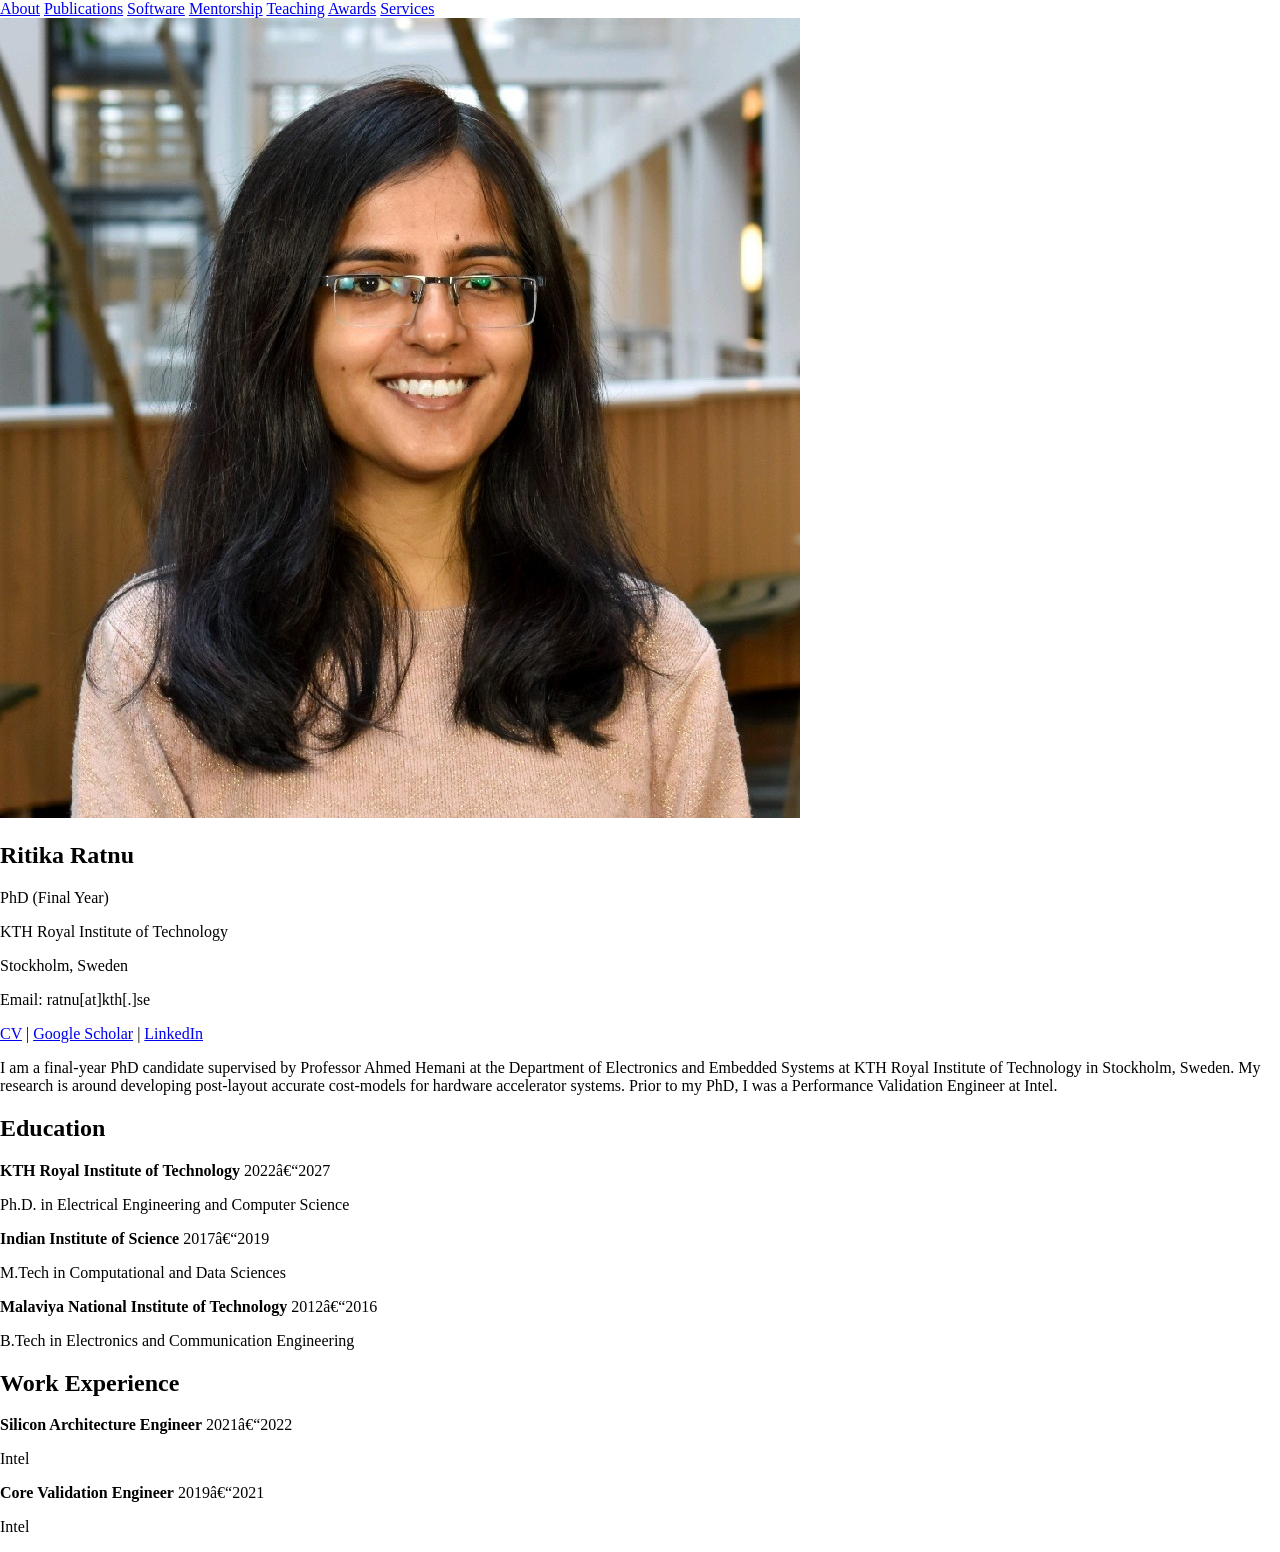
==== index.html @ 4f05ffd5 "new changes" ====
<!doctype html>
<html lang="en">
<head>
	<style>
	  body {
		margin: 0;
	  }

	  .top-bar {
		background-color: #f2f2f2;
		height: 60px;
		width: 100%;
	  }

		<!--<meta charset="UTF-8" /> -->
		<!--<meta name="viewport" content="width=device-width, initial-scale=1.0" /> -->
		<!--<title>Ritika Ratnu</title> -->
		<!--<link rel="stylesheet" href="style.css" /> -->
	</style>
</head>
<body>
  <nav>
    <a href="#about">About</a>
    <a href="#publications">Publications</a>
    <a href="#software">Software</a>
    <a href="#mentorship">Mentorship</a>
    <a href="#teaching">Teaching</a>
    <a href="#awards">Awards</a>
    <a href="#services">Services</a>
  </nav>

  <section id="about" class="about-section">
			<img src="ritika.jpeg" alt="Photo of Your Name" class="profile-photo">
			
			<div class="about-info">
			<h1>
				Ritika Ratnu
			</h1> 

			<p> 
				PhD (Final Year)
			</p>

			<p> 
				KTH Royal Institute of Technology
			</p>
			
			<p> 
			Stockholm, Sweden
			</p>

			<p> Email: ratnu[at]kth[.]se</p>
			
			<p>
			<a href="cv.pdf" target="_blank">CV</a> | 
			<a href="https://scholar.google.com/citations?user=k3-DHxAAAAAJ&hl=en" target="_blank">Google Scholar</a> | 
			<a href="https://www.linkedin.com/in/ritika-ratnu-5ba91a171/" target="_blank">LinkedIn</a> 
			</p>
			</div>
	</section>

	<section id="about2" class="content-section"> 
			<p> 
			I am a final-year PhD candidate supervised by Professor Ahmed Hemani at the Department of Electronics and Embedded Systems at KTH Royal Institute of Technology in Stockholm, Sweden. My research is around developing post-layout accurate cost-models for hardware accelerator systems. Prior to my PhD, I was a Performance Validation Engineer at Intel. 
			</p>
	</section> 	

	<section id="education" class="content-section"> 
	<h2><span>Education</span></h2>
  	<div class="education-item">
    	<p class="education-header">
      	<strong>KTH Royal Institute of Technology</strong>
      	<span>2022–2027</span>
    	</p>
    	<p>Ph.D. in Electrical Engineering and Computer Science</p>
  	</div>

  	<div class="education-item">
    	<p class="education-header">
      	<strong>Indian Institute of Science</strong>
      	<span>2017–2019</span>
    	</p>
    	<p>M.Tech in Computational and Data Sciences</p>
  	</div>

  	<div class="education-item">
    	<p class="education-header">
      	<strong>Malaviya National Institute of Technology</strong>
      	<span>2012–2016</span>
    	</p>
    	<p>B.Tech in Electronics and Communication Engineering</p>
  	</div>
	</section>

	<section id="work-experience" class="content-section"> 
	<h2><span>Work Experience</span></h2> 

  	<div class="education-item">
    	<p class="education-header">
      	<strong>Silicon Architecture Engineer</strong>
      	<span>2021–2022</span>
    	</p>
    	<p>Intel</p>
  	</div>

  	<div class="education-item">
    	<p class="education-header">
      	<strong>Core Validation Engineer</strong>
      	<span>2019–2021</span>
    	</p>
    	<p>Intel</p>
  	</div>
	</section>
  <script src="script.js"></script>
</body>
---- style.css ----
body {
  font-family: Georgia, "Times New Roman", Times, serif;
  margin: 40px;
}
nav {
  width: 100%;
  margin: 0 0 0 0;
  padding: 10 10 10 10;
  background-color: #f2f2f2;
  text-align: center;
  font-size: 18px;
  font-weight: normal;
}

nav a {
  margin: 0 0 0 0;
  text-decoration: none;
  color: #333;
  font-weight: normal;
  font-size: 18px;
}

.about-section {
  display: flex;
  align-items: center;
  justify-content: center;
  gap: 30px;
  padding: 10px 10px 10px 10px;
  font-size: 22px;
  line-height: 1;
}

.about-section h1 {
  font-weight: normal;
}
.profile-photo {
  width: 240px;
  height: 280px;
  object-fit: cover;
  border-radius: 8px;
  flex-shrink: 0;
}

.content-section {
  max-width: 850px;
  margin: 30px auto;
  padding: 0 20px;
  font-size: 20px;
  line-height: 1.6;
}

.content-section h2 {
  font-weight: normal;
  text-align: center;
}

.content-section h2 span {
  display: inline-block;
  border-bottom: 2px solid #82BBFA;
  padding-bottom: 6px;
}

.education-header {
  display: flex;
  justify-content: space-between;
  align-items: baseline;
  margin-bottom: 0;
}

.education-item p {
  margin-top: 0;
}
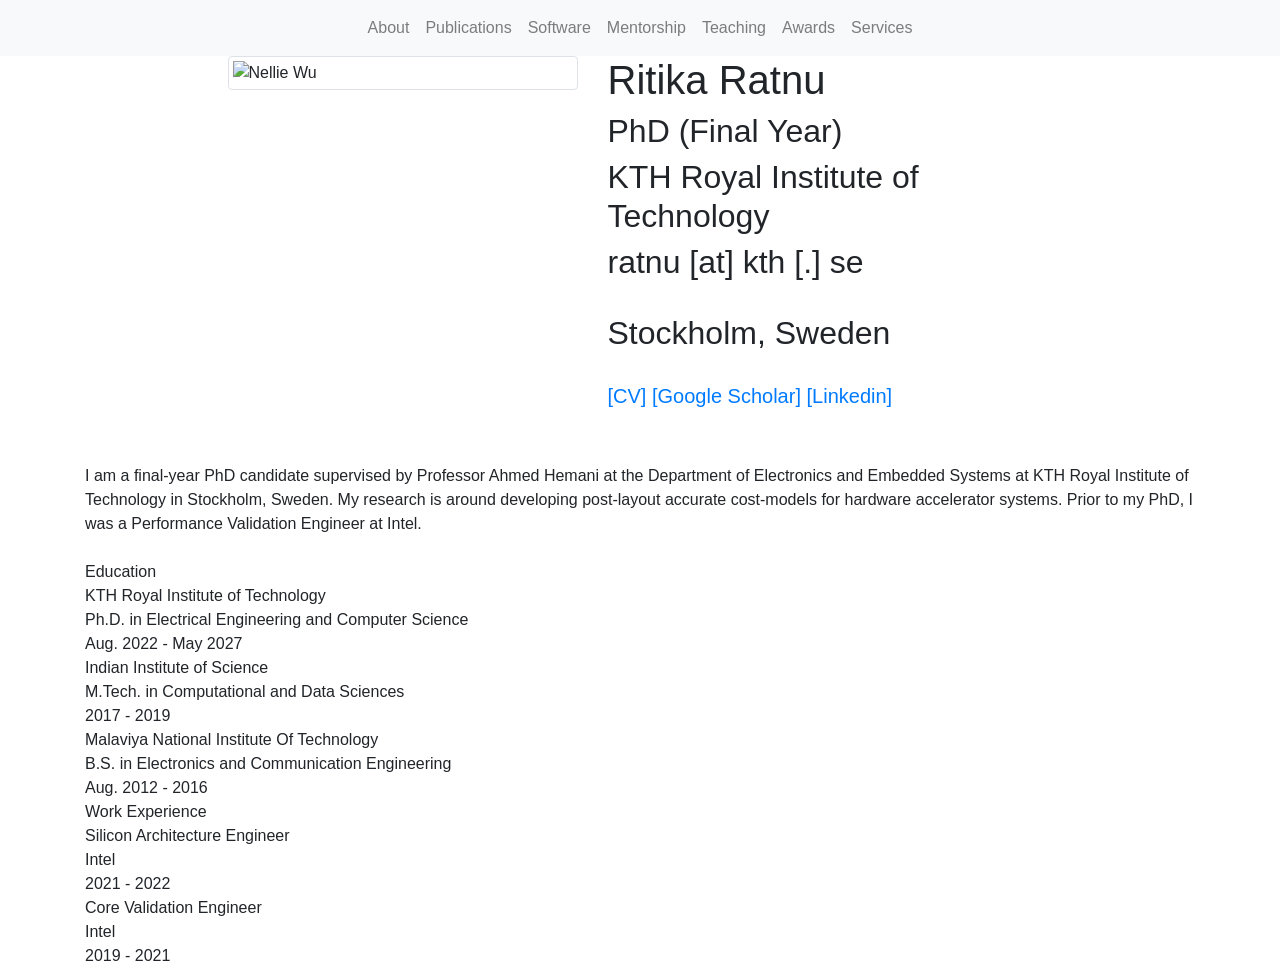
==== commit 131c35c2: "new changes" ====
--- a/index.html
+++ b/index.html
@@ -1,115 +1,182 @@
 <!doctype html>
 <html lang="en">
+
 <head>
-	<style>
-	  body {
-		margin: 0;
-	  }
+    <meta charset="utf-8">
+    <meta name="viewport" content="width=device-width, initial-scale=1, shrink-to-fit=no">
 
-	  .top-bar {
-		background-color: #f2f2f2;
-		height: 60px;
-		width: 100%;
-	  }
+    <title>Ritika Ratnu</title>
+    <!-- Bootstrap CSS -->
+    <link rel="stylesheet" href="https://maxcdn.bootstrapcdn.com/bootstrap/4.0.0/css/bootstrap.min.css"
+        integrity="sha384-Gn5384xqQ1aoWXA+058RXPxPg6fy4IWvTNh0E263XmFcJlSAwiGgFAW/dAiS6JXm" crossorigin="anonymous">
+    <!-- Fonts -->
+    <link href="https://fonts.googleapis.com/css?family=Source+Sans+Pro:300,600" rel="stylesheet">
+    <!-- font awesome -->
+    <link rel="stylesheet" href="https://use.fontawesome.com/releases/v5.4.1/css/all.css"
+        integrity="sha384-5sAR7xN1Nv6T6+dT2mhtzEpVJvfS3NScPQTrOxhwjIuvcA67KV2R5Jz6kr4abQsz" crossorigin="anonymous">
+    <!-- custom css -->
+    <link rel="stylesheet" href="assets/css/style.css">
+</head>
 
-		<!--<meta charset="UTF-8" /> -->
-		<!--<meta name="viewport" content="width=device-width, initial-scale=1.0" /> -->
-		<!--<title>Ritika Ratnu</title> -->
-		<!--<link rel="stylesheet" href="style.css" /> -->
-	</style>
-</head>
 <body>
-  <nav>
-    <a href="#about">About</a>
-    <a href="#publications">Publications</a>
-    <a href="#software">Software</a>
-    <a href="#mentorship">Mentorship</a>
-    <a href="#teaching">Teaching</a>
-    <a href="#awards">Awards</a>
-    <a href="#services">Services</a>
-  </nav>
+    <!-- Navigation bar -->
+<nav class="navbar sticky-top navbar-expand-lg navbar-light bg-light">
+    <button class="navbar-toggler ml-auto" type="button" data-toggle="collapse" data-target="#navbarItems"
+        aria-controls="navbarSupportedContent" aria-expanded="false" aria-label="Toggle navigation">
+        <span class="navbar-toggler-icon"></span>
+    </button>
 
-  <section id="about" class="about-section">
-			<img src="ritika.jpeg" alt="Photo of Your Name" class="profile-photo">
-			
-			<div class="about-info">
-			<h1>
-				Ritika Ratnu
-			</h1> 
+    <div class="collapse navbar-collapse" id="navbarItems">
+        <!--<ul class="navbar-nav ml-auto">-->
+        <ul class="navbar-nav mx-auto">
 
-			<p> 
-				PhD (Final Year)
-			</p>
+            <li class="nav-item">
+                <a class="nav-link "
+                href="index.html">About</a>
+            </li>
 
-			<p> 
-				KTH Royal Institute of Technology
-			</p>
-			
-			<p> 
-			Stockholm, Sweden
-			</p>
+            <li class="nav-item">
+                <a class="nav-link "
+                href="publication.html">Publications</a>
+            </li>
+            <li class="nav-item">
+                <a class="nav-link "
+                   href="software.html">Software</a>
+            </li>
+            <li class="nav-item">
+                <a class="nav-link "
+                href="students.html">Mentorship</a>
+            </li>
+            <li class="nav-item">
+                <a class="nav-link " href="teaching.html">Teaching</a>
+            </li>
+            <li class="nav-item">
+                <a class="nav-link "
+                   href="awards.html">Awards</a>
+            </li>
+            <li class="nav-item">
+                <a class="nav-link " href="service.html">Services</a>
+            </li>
+        </ul>
+    </div>
+</nav>
 
-			<p> Email: ratnu[at]kth[.]se</p>
-			
-			<p>
-			<a href="cv.pdf" target="_blank">CV</a> | 
-			<a href="https://scholar.google.com/citations?user=k3-DHxAAAAAJ&hl=en" target="_blank">Google Scholar</a> | 
-			<a href="https://www.linkedin.com/in/ritika-ratnu-5ba91a171/" target="_blank">LinkedIn</a> 
-			</p>
-			</div>
-	</section>
+    <div class="container">
+        <div class="row justify-content-center" id="about">
+            <div class="col-md-4">
+                <img src="assets/images/photo.jpg" class="img-thumbnail mx-auto d-block portrait_img" 
+                    alt="Nellie Wu">
+            </div>
+            <div class="col-md-5 flex align-items-center about_info">
+                <div>
+                    <h1>Ritika Ratnu </h1>
+                    <h2>PhD (Final Year)</h2>
+                    <h2>KTH Royal Institute of Technology</h2>
+                    <h2>ratnu [at] kth [.] se</h2>
+                    <br>
 
-	<section id="about2" class="content-section"> 
-			<p> 
-			I am a final-year PhD candidate supervised by Professor Ahmed Hemani at the Department of Electronics and Embedded Systems at KTH Royal Institute of Technology in Stockholm, Sweden. My research is around developing post-layout accurate cost-models for hardware accelerator systems. Prior to my PhD, I was a Performance Validation Engineer at Intel. 
-			</p>
-	</section> 	
+                    <h2>Stockholm, Sweden</h2>
+                    <br>
+                    <h5>
+                        <!-- <a href="assets/cv/resume.pdf" target="_blank">[Resume]</a> -->
+                        <a href="assets/cv/cv.pdf" target="_blank">[CV]</a>
+                        <a href="https://scholar.google.com/citations?user=k3-DHxAAAAAJ&hl=en" target="_blank">[Google Scholar]</a>
+                        <a href="https://www.linkedin.com/in/ritika-ratnu-5ba91a171/" target="_blank">[Linkedin]</a>
+                    </h5>
+                </div>
+            </div>
+        </div>
 
-	<section id="education" class="content-section"> 
-	<h2><span>Education</span></h2>
-  	<div class="education-item">
-    	<p class="education-header">
-      	<strong>KTH Royal Institute of Technology</strong>
-      	<span>2022–2027</span>
-    	</p>
-    	<p>Ph.D. in Electrical Engineering and Computer Science</p>
-  	</div>
+        <div class="row">
+            <div class="col-md-12">
+                <div class="about_text">
+                  <br><br>
+					I am a final-year PhD candidate supervised by Professor Ahmed Hemani at the Department of Electronics and Embedded Systems at KTH Royal Institute of Technology in Stockholm, Sweden. My research is around developing post-layout accurate cost-models for hardware accelerator systems. Prior to my PhD, I was a Performance Validation Engineer at Intel.
 
-  	<div class="education-item">
-    	<p class="education-header">
-      	<strong>Indian Institute of Science</strong>
-      	<span>2017–2019</span>
-    	</p>
-    	<p>M.Tech in Computational and Data Sciences</p>
-  	</div>
 
-  	<div class="education-item">
-    	<p class="education-header">
-      	<strong>Malaviya National Institute of Technology</strong>
-      	<span>2012–2016</span>
-    	</p>
-    	<p>B.Tech in Electronics and Communication Engineering</p>
-  	</div>
-	</section>
+                  <br><br>
+                    
+                </div>
+            </div>
+        </div>
+        <div class="row" id="experience">
+            <div class="col-md-12">
 
-	<section id="work-experience" class="content-section"> 
-	<h2><span>Work Experience</span></h2> 
+                <div class="section_header">Education</div>
+                
+                <div class="experience">
+                    <div class="exp_title_bold">
+                        KTH Royal Institute of Technology
+                    </div>
+                    <div class="exp_company">
+                        Ph.D. in Electrical Engineering and Computer Science
+                    </div>
+                    <div class="exp_date_long">
+                        Aug. 2022 - May 2027
+                    </div>
+                </div>
+                <div class="experience">
+                    <div class="exp_title_bold">
+                        Indian Institute of Science
+                    </div>
+                    <div class="exp_company">
+                        M.Tech. in Computational and Data Sciences 
+                    </div>
+                    <div class="exp_date_long">
+                        2017 - 2019
+                    </div>
+                </div>
+                <div class="experience">
+                    <div class="exp_title_bold">
+                        Malaviya National Institute Of Technology
+                    </div>
+                    <div class="exp_company">
+                        B.S. in Electronics and Communication Engineering
+                    </div>
+                    <div class="exp_date_long">
+                        Aug. 2012 - 2016
+                    </div>
+                </div>
 
-  	<div class="education-item">
-    	<p class="education-header">
-      	<strong>Silicon Architecture Engineer</strong>
-      	<span>2021–2022</span>
-    	</p>
-    	<p>Intel</p>
-  	</div>
+                <div class="section_header">Work Experience</div>
+                
+                <div class="experience">
+                    <div class="exp_title_bold">
+                        Silicon Architecture Engineer
+                    </div>
+                    <div class="exp_company">
+                        Intel
+                    </div>
+                    <div class="exp_date_long">
+                        2021 - 2022
+                    </div>
+                </div>
+                <div class="experience">
+                    <div class="exp_title_bold">
+                        Core Validation Engineer
+                    </div>
+                    <div class="exp_company">
+                        Intel
+                    </div>
+                    <div class="exp_date_long">
+                        2019 - 2021
+                    </div>
+                </div>
 
-  	<div class="education-item">
-    	<p class="education-header">
-      	<strong>Core Validation Engineer</strong>
-      	<span>2019–2021</span>
-    	</p>
-    	<p>Intel</p>
-  	</div>
-	</section>
-  <script src="script.js"></script>
+            </div>
+        </div>
+
+    </div>
+    <script src="https://code.jquery.com/jquery-3.2.1.slim.min.js"
+        integrity="sha384-KJ3o2DKtIkvYIK3UENzmM7KCkRr/rE9/Qpg6aAZGJwFDMVNA/GpGFF93hXpG5KkN"
+        crossorigin="anonymous"></script>
+    <script src="https://cdnjs.cloudflare.com/ajax/libs/popper.js/1.12.9/umd/popper.min.js"
+        integrity="sha384-ApNbgh9B+Y1QKtv3Rn7W3mgPxhU9K/ScQsAP7hUibX39j7fakFPskvXusvfa0b4Q"
+        crossorigin="anonymous"></script>
+    <script src="https://maxcdn.bootstrapcdn.com/bootstrap/4.0.0/js/bootstrap.min.js"
+        integrity="sha384-JZR6Spejh4U02d8jOt6vLEHfe/JQGiRRSQQxSfFWpi1MquVdAyjUar5+76PVCmYl"
+        crossorigin="anonymous"></script>
+    <script src="assets/js/style.js"></script>
 </body>
+
+</html>
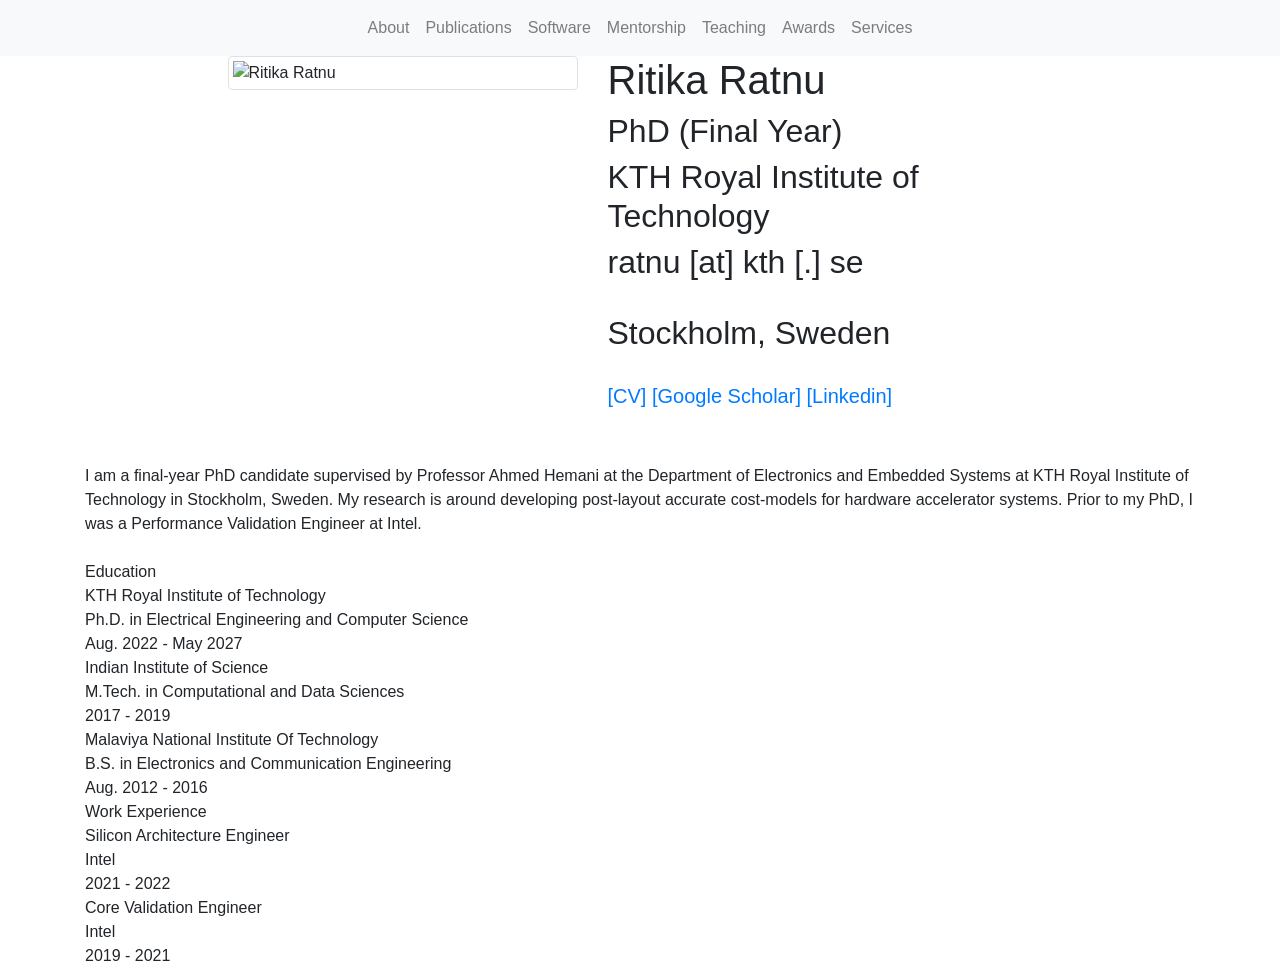
==== commit e5cd9c14: "new changes" ====
--- a/index.html
+++ b/index.html
@@ -64,8 +64,8 @@
     <div class="container">
         <div class="row justify-content-center" id="about">
             <div class="col-md-4">
-                <img src="assets/images/photo.jpg" class="img-thumbnail mx-auto d-block portrait_img" 
-                    alt="Nellie Wu">
+                <img src="assets/images/ritika.jpeg" class="img-thumbnail mx-auto d-block portrait_img" 
+                    alt="Ritika Ratnu">
             </div>
             <div class="col-md-5 flex align-items-center about_info">
                 <div>
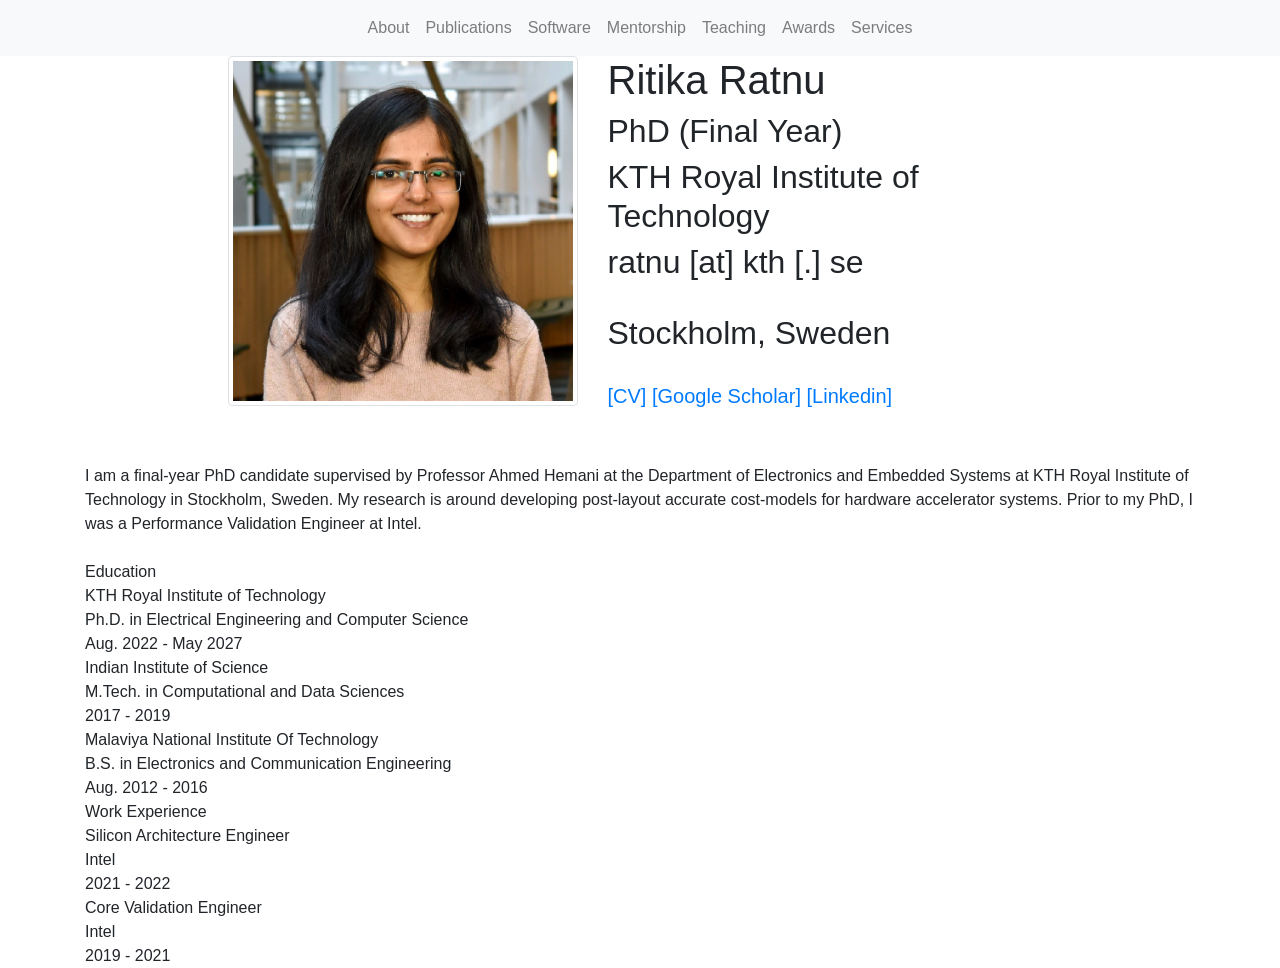
==== commit 2ccf2309: "new changes" ====
--- a/index.html
+++ b/index.html
@@ -64,7 +64,7 @@
     <div class="container">
         <div class="row justify-content-center" id="about">
             <div class="col-md-4">
-                <img src="assets/images/ritika.jpeg" class="img-thumbnail mx-auto d-block portrait_img" 
+                <img src="images/ritika.jpeg" class="img-thumbnail mx-auto d-block portrait_img" 
                     alt="Ritika Ratnu">
             </div>
             <div class="col-md-5 flex align-items-center about_info">
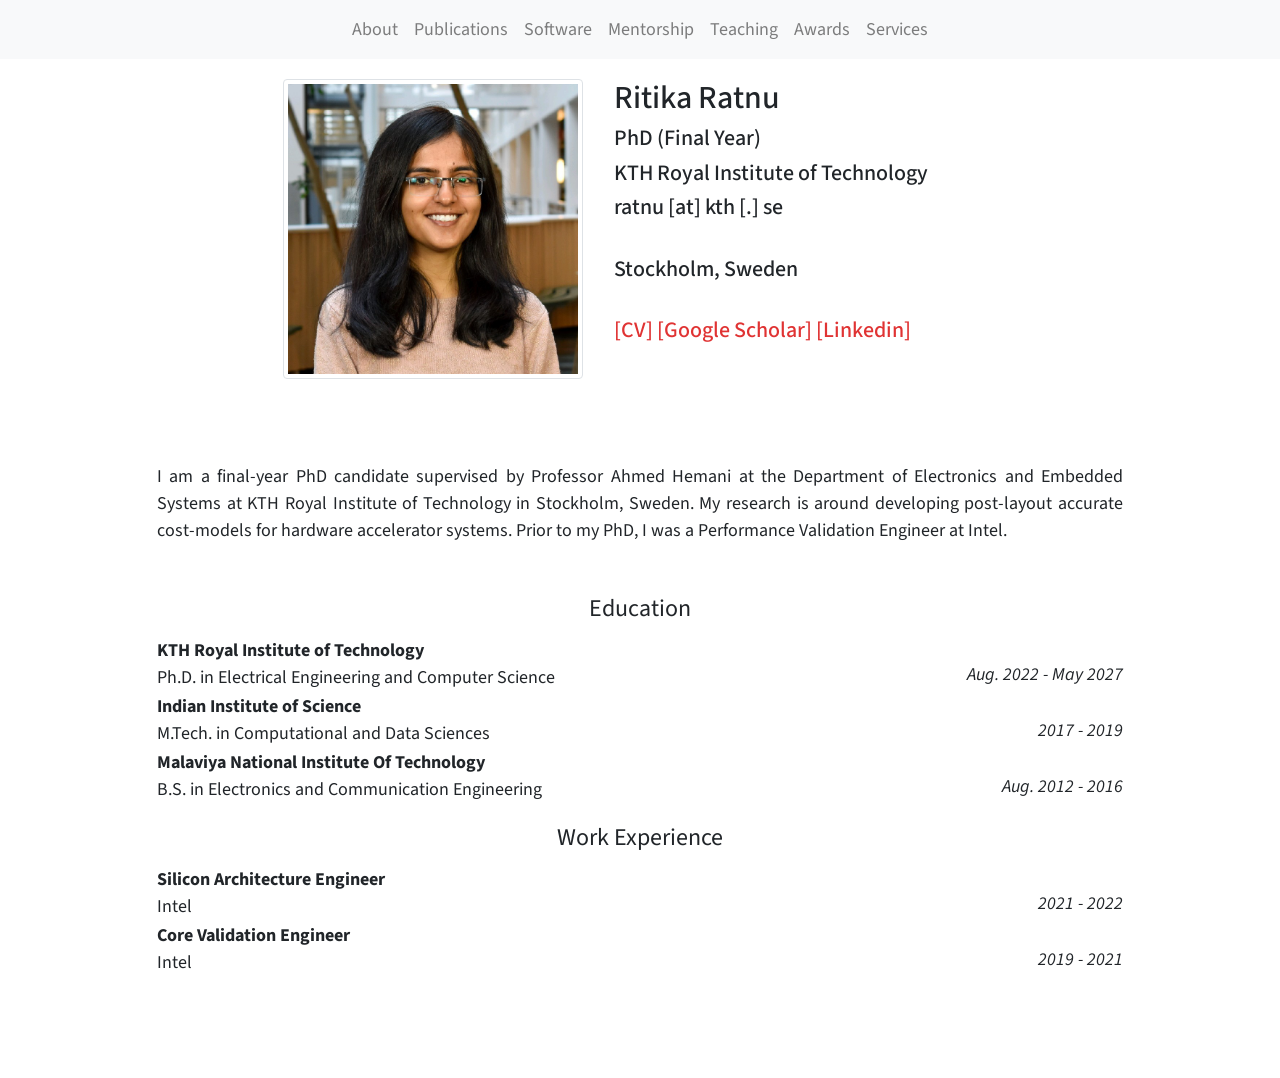
==== commit 3acc3d90: "new changes" ====
--- a/index.html
+++ b/index.html
@@ -15,7 +15,7 @@
     <link rel="stylesheet" href="https://use.fontawesome.com/releases/v5.4.1/css/all.css"
         integrity="sha384-5sAR7xN1Nv6T6+dT2mhtzEpVJvfS3NScPQTrOxhwjIuvcA67KV2R5Jz6kr4abQsz" crossorigin="anonymous">
     <!-- custom css -->
-    <link rel="stylesheet" href="assets/css/style.css">
+    <link rel="stylesheet" href="css/style.css">
 </head>
 
 <body>
--- a/css/style.css
+++ b/css/style.css
@@ -0,0 +1,369 @@
+
+body {
+    font-family: 'Source Sans Pro', sans-serif;
+    font-size: 18px;
+    padding-top: 0px;
+    /*padding-top: 62px;*/
+}
+
+ul {
+    padding-left: 25px;
+}
+
+a {
+    color: #e03333;
+}
+
+a:hover {
+    color: #f87979;
+}
+
+.navbar .navbar-collapse {
+    text-align: center;
+}
+
+.navbar-light .navbar-nav .nav-link:focus,
+.navbar-light .navbar-nav .nav-link:hover {
+    color: #e03333 !important;
+}
+
+.navbar-nav li:hover>ul.dropdown-menu {
+    margin-top: -8px;
+    display: block;
+}
+
+.dropdown-menu .dropdown-item:active {
+    background: #e03333 !important;
+}
+
+.container {
+    max-width: 996px;
+    margin-bottom: 100px;
+}
+
+#about {
+    padding-top: 20px;
+}
+
+#about h1 {
+    font-size: 32px;
+}
+
+#about h2 {
+    font-size: 22px;
+}
+
+#about h5 {
+    font-size: 22px;
+}
+
+.portrait_img {
+    max-height: 300px;
+}
+
+.about_text {
+    font-size: 18px;
+    margin-top: 30px;
+    text-align: justify;
+}
+
+.section_header {
+    margin-top: 20px;
+    margin-bottom: 10px;
+    text-align: center;
+    font-size: 24px;
+}
+
+.section_header hr {
+    max-width: 100px;
+    height: 5px;
+    border-top: 3px solid #e03333;
+    margin-top: 10px;
+    margin-bottom: 10px;
+}
+
+.subsec_header {
+    margin-top: 30px;
+    text-align: center;
+    font-size: 20px;
+}
+
+.publication {
+    margin-bottom: 30px;
+}
+
+.pub_title {
+    font-size: 20px;
+    font-weight: bold;
+    margin-bottom: 3px;
+}
+
+.pub_award {
+    font-size: 18px;
+    font-weight: bold;
+    color: #e03333;
+}
+
+
+.pub_authors {
+    font-size: 18px;
+}
+
+.pub_conference {
+    font-size: 18px;
+    font-style: italic;
+    margin-right: 80px;
+}
+
+.pub_sophia {
+    font-size: 18px;
+    /* font-weight: bold; */
+    /* text-decoration: underline; */
+    padding-bottom: 1px;
+    border-bottom: 1px solid;
+    display: inline;
+    line-height: 4px;
+}
+
+.teach_pub_links {
+    font-size: 18px;
+    text-align: right;
+    margin-top: -26px;
+}
+
+.pub_links {
+    font-size: 18px;
+    text-align: right;
+    margin-top: -32px;
+}
+
+.experience {
+    margin-bottom: 5px;
+}
+
+.experience>img:first-of-type {
+    width: 100px;
+}
+
+.exp_title {
+    font-size: 18px;
+    padding-right: 80px;
+}
+
+.exp_title_bold {
+    font-size: 18px;
+    font-weight: bold;
+    padding-right: 80px;
+}
+
+.exp_company {
+    font-size: 18px;
+    margin-right: 150px;
+}
+
+.exp_date {
+    margin-top: -30px;
+    font-size: 18px;
+    font-style: italic;
+    text-align: right;
+}
+
+.exp_date_long {
+    margin-top: -30px;
+    font-size: 18px;
+    font-style: italic;
+    text-align: right;
+}
+
+
+.software {
+    margin-bottom: 10px;
+}
+
+.software_name {
+    margin-right: 30px;
+}
+
+.software_link {
+    font-size: 18px;
+    margin-top: -36px;
+    text-align: right;
+}
+
+.student {
+    margin-bottom: 20px;
+    text-align: center;
+}
+
+.student_name {
+    font-size: 18px;
+    font-weight: bold;
+    padding-right: 0px;
+}
+
+.student_link {
+    font-size: 18px;
+    margin-top: -26px;
+    text-align: right;
+}
+
+#news_more h5 {
+    text-align: center;
+}
+
+@media (max-width: 416px) {
+
+    .dropdown-item {
+        text-align: center;
+    }
+
+    .about_info {
+        text-align: center;
+    }
+
+    #about h1 {
+        font-size: 32px;
+    }
+
+    #about h2 {
+        font-size: 22px;
+    }
+
+    .experience {
+        margin-bottom: 5px;
+        margin-left: 5px;
+        margin-right: 5px;
+    }
+
+    .exp_company {
+        font-size: 20px;
+        margin-right: 0px;
+    }
+
+    .exp_title {
+        font-size: 18px;
+        padding-right: 0px;
+    }
+
+    .exp_title_bold {
+        font-size: 18px;
+        font-weight: bold;
+        padding-right: 0px;
+    }
+
+    .exp_date {
+        margin-top: 0px;
+        font-size: 18px;
+        font-style: italic;
+        text-align: left;
+    }
+
+    .exp_date_long {
+        margin-top: 0px;
+        font-size: 18px;
+        font-style: italic;
+        text-align: left;
+    }
+
+    .publication {
+        margin-bottom: 30px;
+        margin-left: 5px;
+        margin-right: 5px;
+    }
+
+    .pub_title {
+        font-size: 18px;
+        font-weight: bold;
+        margin-bottom: 3px;
+        text-align: center;
+    }
+
+    .pub_authors {
+        font-size: 16px;
+        text-align: center;
+    }
+
+    .pub_conference {
+        font-size: 16px;
+        font-style: italic;
+        margin-right: 0px;
+        text-align: center;
+    }
+
+    .pub_sophia {
+        font-size: 18px;
+        padding-bottom: 1px;
+        border-bottom: 1px solid;
+        line-height: 4px;
+    }
+
+    .pub_links {
+        font-size: 18px;
+        text-align: center;
+        margin-top: 0px;
+    }
+
+    .software_name {
+        font-size: 20px;
+        margin-right: 0px;
+    }
+
+    .software_link {
+        font-size: 18px;
+        margin-top: 0px;
+        text-align: right;
+    }
+}
+
+@media (max-width:768px) and (min-width:417px) {
+
+    .dropdown-item {
+        text-align: center;
+    }
+
+    .about_info {
+        text-align: center;
+    }
+
+    #about h1 {
+        font-size: 28px;
+    }
+
+    #about h2 {
+        font-size: 20px;
+    }
+
+    .exp_title {
+        font-size: 18px;
+        padding-right: 0px;
+    }
+
+    .exp_date_long {
+        margin-top: -30px;
+        font-size: 18px;
+        font-style: italic;
+        text-align: right;
+    }
+
+    .pub_links {
+        font-size: 18px;
+        text-align: center;
+        margin-top: 0px;
+    }
+}
+
+
+@media (max-width:992px) and (min-width:769px) {
+
+    .dropdown-item {
+        text-align: center;
+    }
+
+    #about h1 {
+        font-size: 32px;
+    }
+
+    #about h2 {
+        font-size: 22px;
+    }
+}
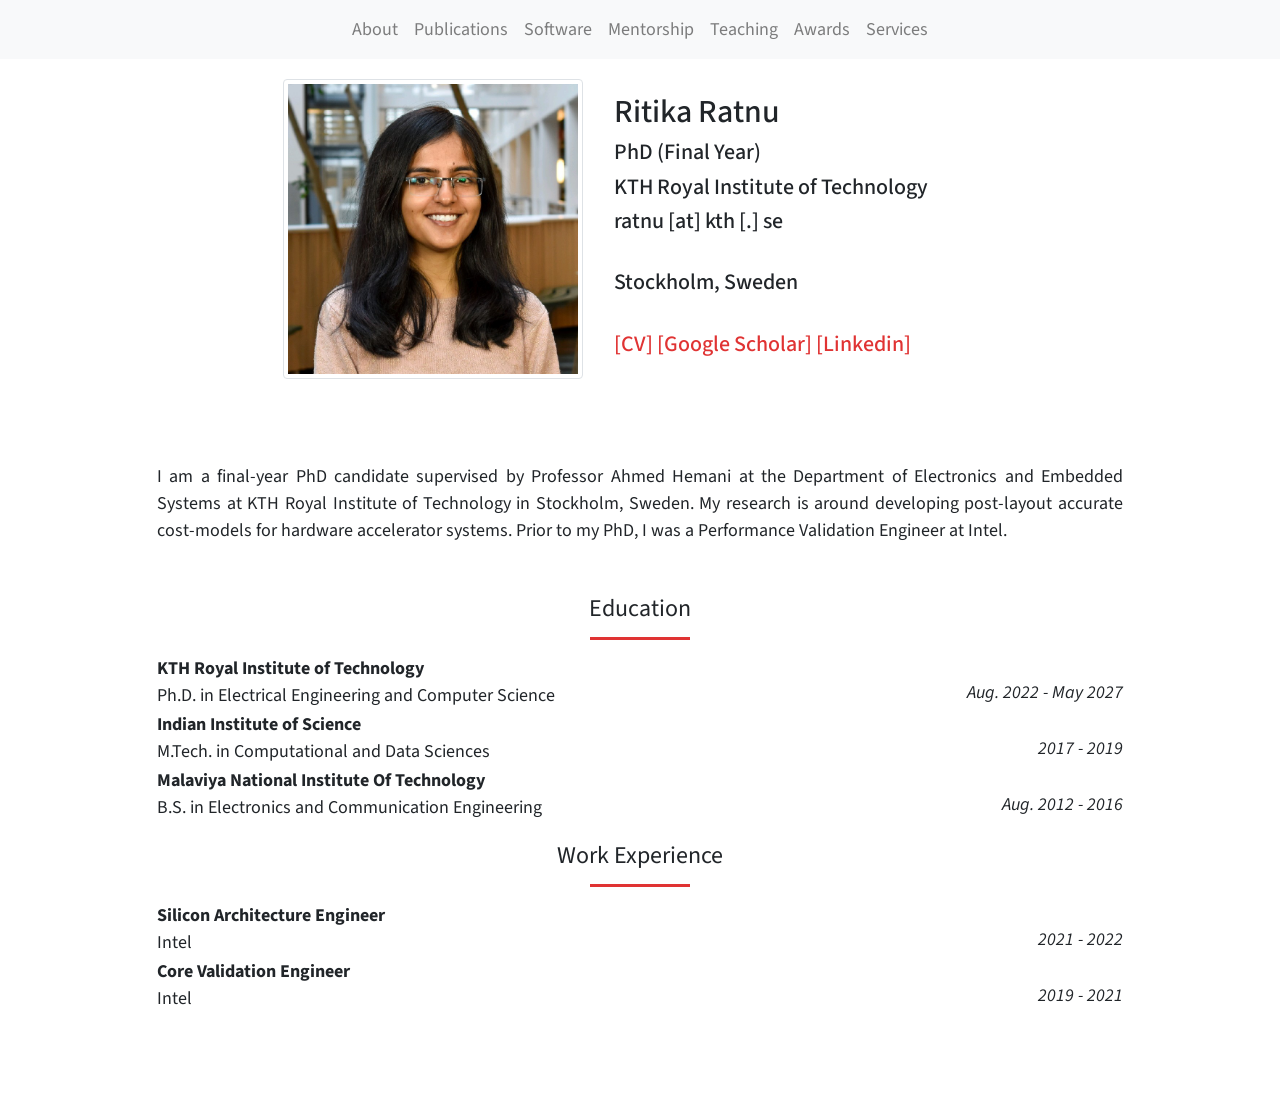
==== commit cba18723: "new changes" ====
--- a/index.html
+++ b/index.html
@@ -176,7 +176,7 @@
     <script src="https://maxcdn.bootstrapcdn.com/bootstrap/4.0.0/js/bootstrap.min.js"
         integrity="sha384-JZR6Spejh4U02d8jOt6vLEHfe/JQGiRRSQQxSfFWpi1MquVdAyjUar5+76PVCmYl"
         crossorigin="anonymous"></script>
-    <script src="assets/js/style.js"></script>
+    <script src="js/style.js"></script>
 </body>
 
 </html>
--- a/css/style.css
+++ b/css/style.css
@@ -1,4 +1,3 @@
-
 body {
     font-family: 'Source Sans Pro', sans-serif;
     font-size: 18px;
@@ -367,3 +366,4 @@
         font-size: 22px;
     }
 }
+
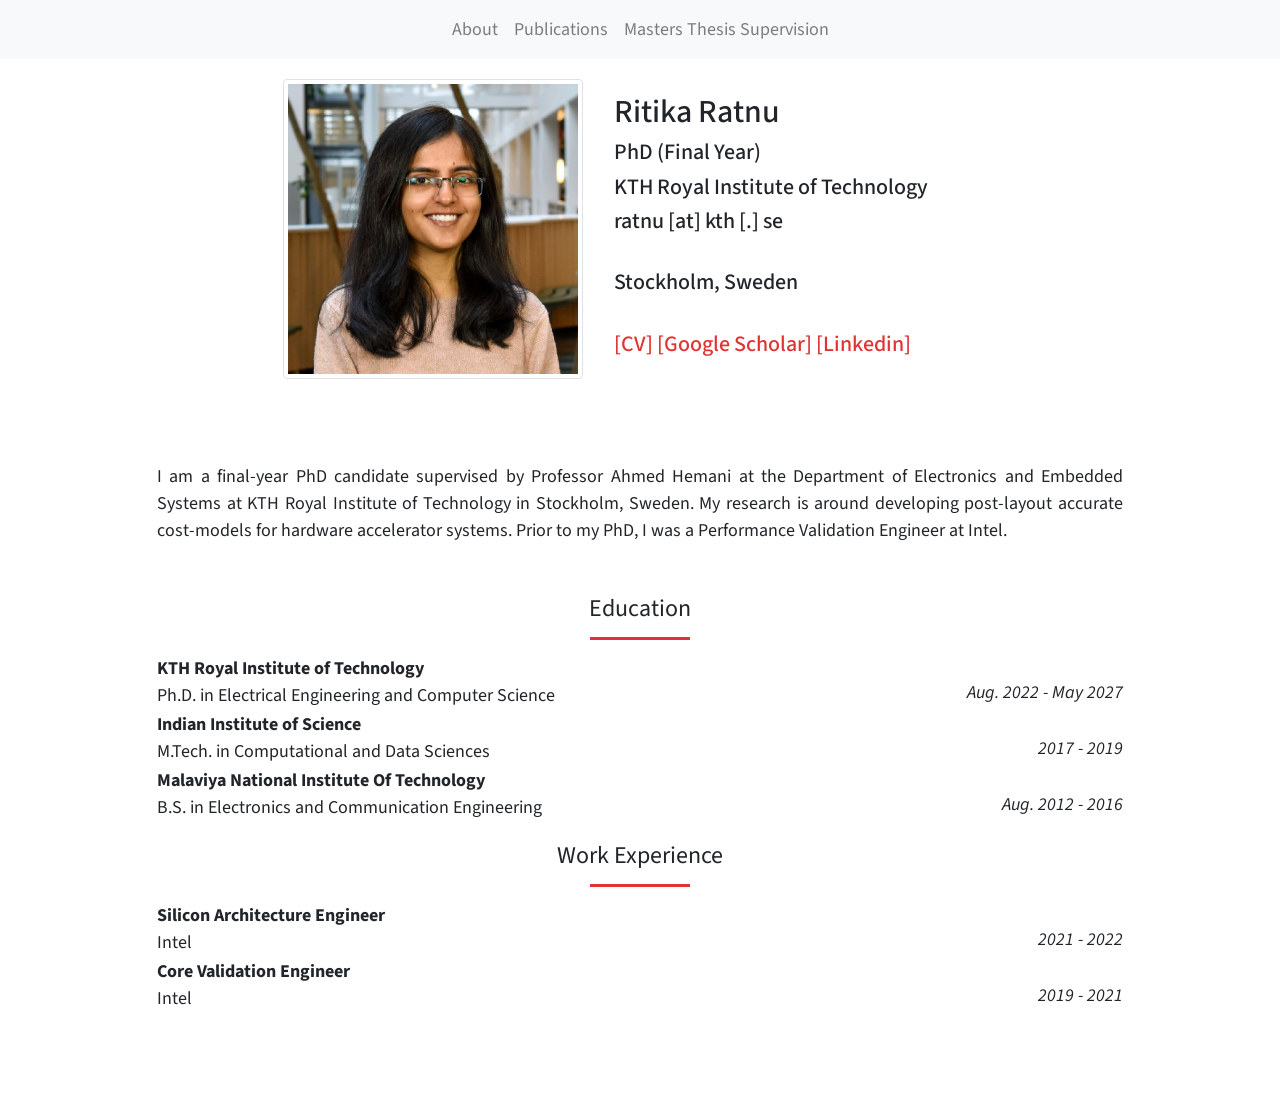
==== commit 4e1e0063: "new changes" ====
--- a/index.html
+++ b/index.html
@@ -41,21 +41,7 @@
             </li>
             <li class="nav-item">
                 <a class="nav-link "
-                   href="software.html">Software</a>
-            </li>
-            <li class="nav-item">
-                <a class="nav-link "
-                href="students.html">Mentorship</a>
-            </li>
-            <li class="nav-item">
-                <a class="nav-link " href="teaching.html">Teaching</a>
-            </li>
-            <li class="nav-item">
-                <a class="nav-link "
-                   href="awards.html">Awards</a>
-            </li>
-            <li class="nav-item">
-                <a class="nav-link " href="service.html">Services</a>
+                href="masters_thesis.html">Masters Thesis Supervision</a>
             </li>
         </ul>
     </div>
@@ -78,8 +64,7 @@
                     <h2>Stockholm, Sweden</h2>
                     <br>
                     <h5>
-                        <!-- <a href="assets/cv/resume.pdf" target="_blank">[Resume]</a> -->
-                        <a href="assets/cv/cv.pdf" target="_blank">[CV]</a>
+                        <a href="assets/cv/Ritika_Ratnu_CV.pdf" target="_blank">[CV]</a>
                         <a href="https://scholar.google.com/citations?user=k3-DHxAAAAAJ&hl=en" target="_blank">[Google Scholar]</a>
                         <a href="https://www.linkedin.com/in/ritika-ratnu-5ba91a171/" target="_blank">[Linkedin]</a>
                     </h5>
